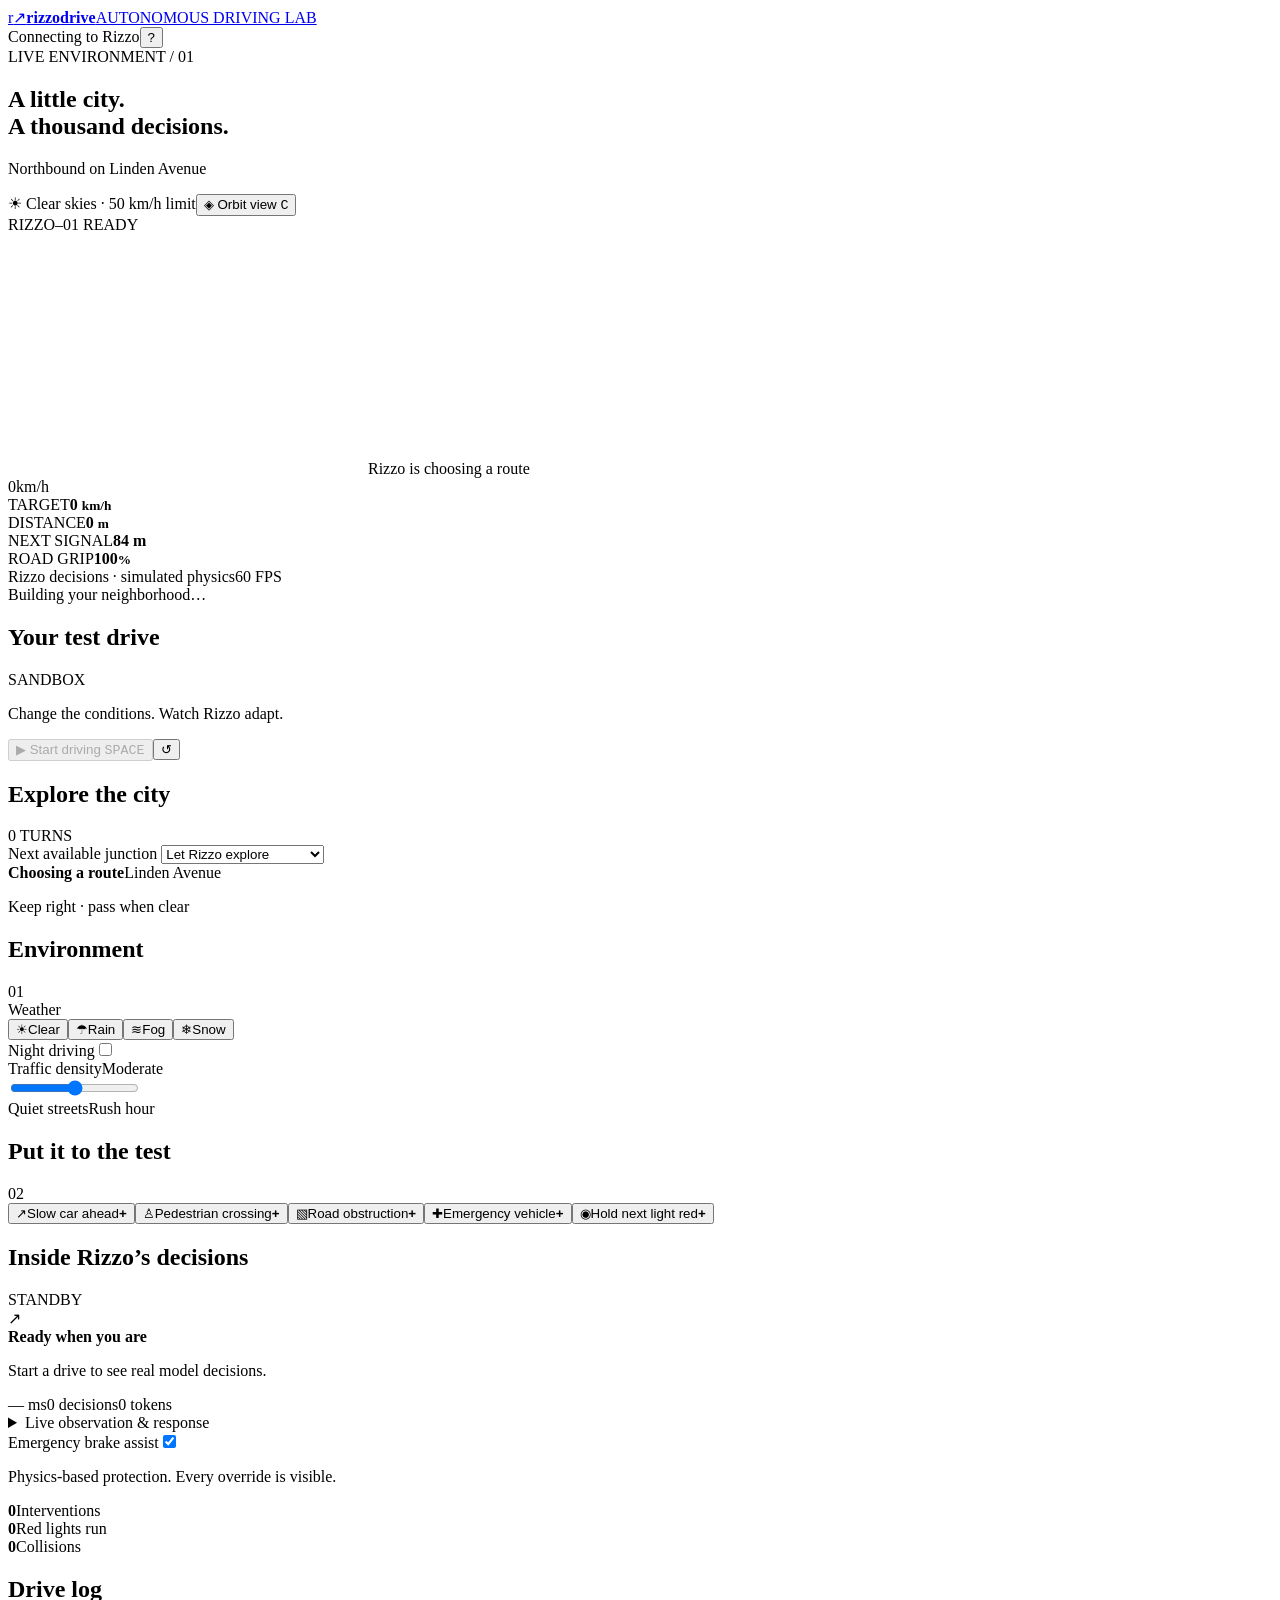
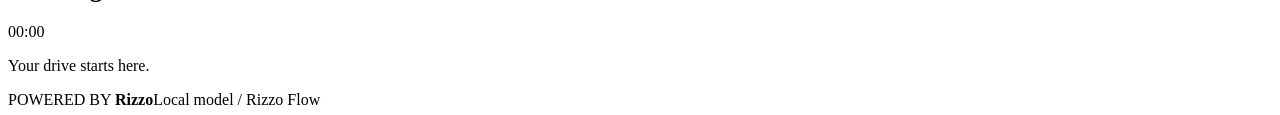
==== src/rizzo_flow/driving/index.html @ 8980bdf2 "add similation for driving environment" ====
<!doctype html>
<html lang="en">
<head>
  <meta charset="UTF-8"><meta name="viewport" content="width=device-width, initial-scale=1">
  <title>Rizzo Drive — Autonomous driving lab</title>
  <link rel="icon" href="data:image/svg+xml,%3Csvg xmlns='http://www.w3.org/2000/svg' viewBox='0 0 32 32'%3E%3Crect width='32' height='32' rx='8' fill='%23152123'/%3E%3Cpath d='M11 6v14q0 6 10 3V6M16 8v4m0 5v4' fill='none' stroke='%2399eccb' stroke-width='3'/%3E%3C/svg%3E">
  <link rel="stylesheet" href="/drive/assets/style.css">
</head>
<body>
  <header class="topbar">
    <a class="brand" href="/" aria-label="Rizzo Drive home"><span class="brand-mark">r<span>↗</span></span><strong>rizzo<span>drive</span></strong><span class="divider"></span><span class="lab">AUTONOMOUS DRIVING LAB</span></a>
    <div class="connection"><span id="connection-dot" class="dot"></span><span id="connection">Connecting to Rizzo</span><button id="info-button" class="icon-button" aria-label="About this simulator">?</button></div>
  </header>
  <main>
    <section class="world" aria-label="Driving simulation">
      <div id="scene"></div>
      <div class="scene-heading"><div class="eyebrow">LIVE ENVIRONMENT <span>/ 01</span></div><h1>A little city.<br>A thousand decisions.</h1><p id="place">Northbound on Linden Avenue</p></div>
      <div class="world-top-right"><span class="weather-pill" id="weather-pill">☀ Clear skies · 50 km/h limit</span><button id="camera" class="glass-button">◈ <span>Orbit view</span> <kbd>C</kbd></button></div>
      <div id="notice" class="notice" role="status" hidden></div>
      <div class="road-label"><span class="car-dot"></span> RIZZO–01 <span id="car-state">READY</span></div>
      <div class="mini-map"><canvas id="route-map" width="360" height="240" aria-label="Street grid and driven route"></canvas><span id="map-caption">Rizzo is choosing a route</span></div>
      <div class="telemetry">
        <div class="speed"><span id="speed">0</span><span class="speed-unit">km/h</span><span id="speed-bar"></span></div>
        <div class="telemetry-data"><label>TARGET</label><strong><span id="target">0</span> <small>km/h</small></strong></div>
        <div class="telemetry-data"><label>DISTANCE</label><strong id="distance">0 <small>m</small></strong></div>
        <div class="telemetry-data"><label>NEXT SIGNAL</label><strong><i id="signal-dot" class="signal-dot green"></i><span id="signal-distance">84 m</span></strong></div>
        <div class="telemetry-data grip"><label>ROAD GRIP</label><strong id="grip">100<small>%</small></strong></div>
      </div>
      <div class="world-footer"><span><i></i> Rizzo decisions · simulated physics</span><span id="fps">60 FPS</span></div>
      <div id="loading" class="loading">Building your neighborhood…</div>
    </section>
    <aside class="panel">
      <section class="drive-controls">
        <div class="section-title"><h2>Your test drive</h2><span class="tag">SANDBOX</span></div>
        <p>Change the conditions. Watch Rizzo adapt.</p>
        <div class="primary-actions"><button id="start" class="primary" disabled>▶ Start driving <kbd>SPACE</kbd></button><button id="reset" class="reset" aria-label="Reset simulation" title="Reset simulation">↺</button></div>
      </section>
      <section class="navigation-section">
        <div class="section-title"><h2>Explore the city</h2><span class="tag" id="turn-count">0 TURNS</span></div>
        <label class="field-label" for="route-preference">Next available junction</label>
        <select id="route-preference"><option value="auto">Let Rizzo explore</option><option value="left">Ask Rizzo to turn left</option><option value="right">Ask Rizzo to turn right</option><option value="straight">Ask Rizzo to go straight</option></select>
        <div class="route-summary"><strong id="route-action">Choosing a route</strong><span id="route-street">Linden Avenue</span></div>
        <p id="passing-status">Keep right · pass when clear</p>
      </section>
      <section class="conditions">
        <div class="section-title"><h2>Environment</h2><span class="section-number">01</span></div>
        <label class="field-label">Weather</label>
        <div class="weather-options" role="group" aria-label="Weather conditions">
          <button data-weather="clear" aria-pressed="true"><span>☀</span>Clear</button><button data-weather="rain" aria-pressed="false"><span>☂</span>Rain</button><button data-weather="fog" aria-pressed="false"><span>≋</span>Fog</button><button data-weather="snow" aria-pressed="false"><span>❄</span>Snow</button>
        </div>
        <div class="field-row"><label for="night">Night driving</label><input id="night" type="checkbox" role="switch"></div>
        <div class="field-row"><label for="density">Traffic density</label><span id="density-label">Moderate</span></div>
        <input type="range" id="density" min="1" max="9" value="5" aria-label="Traffic density">
        <div class="range-labels"><span>Quiet streets</span><span>Rush hour</span></div>
      </section>
      <section class="events-section">
        <div class="section-title"><h2>Put it to the test</h2><span class="section-number">02</span></div>
        <div class="event-buttons"><button data-event="slow_car"><span>↗</span>Slow car ahead<b>+</b></button><button data-event="pedestrian"><span>♙</span>Pedestrian crossing<b>+</b></button><button data-event="barrier"><span>▧</span>Road obstruction<b>+</b></button><button data-event="ambulance"><span>✚</span>Emergency vehicle<b>+</b></button><button data-event="red"><span>◉</span>Hold next light red<b>+</b></button></div>
      </section>
      <section class="decision-section">
        <div class="section-title"><h2>Inside Rizzo’s decisions</h2><span class="live-tag" id="inference-status">STANDBY</span></div>
        <div class="decision-main"><span id="decision-icon">↗</span><div><strong id="decision">Ready when you are</strong><p id="attention">Start a drive to see real model decisions.</p></div></div>
        <div id="probabilities" class="probabilities" aria-label="Rizzo speed choice probabilities"></div>
        <div class="decision-meta"><span id="latency">— ms</span><span id="decisions">0 decisions</span><span id="tokens">0 tokens</span></div>
        <details><summary>Live observation & response</summary><pre id="raw">No decisions yet.</pre></details>
      </section>
      <section class="safety-section">
        <div class="field-row"><label for="shield">Emergency brake assist</label><input id="shield" type="checkbox" role="switch" checked></div>
        <p>Physics-based protection. Every override is visible.</p>
        <div class="stats"><div><strong id="interventions">0</strong><span>Interventions</span></div><div><strong id="violations">0</strong><span>Red lights run</span></div><div><strong id="collisions">0</strong><span>Collisions</span></div></div>
      </section>
      <section class="log-section"><div class="section-title"><h2>Drive log</h2><span id="elapsed">00:00</span></div><div id="log"><p class="empty">Your drive starts here.</p></div></section>
      <footer class="panel-footer">POWERED BY <strong>Rizzo</strong><span>Local model / Rizzo Flow</span></footer>
    </aside>
  </main>
  <dialog id="about"><button id="close-about" class="icon-button" aria-label="Close information">×</button><div class="eyebrow">HOW IT WORKS</div><h2>A decision engine behind the wheel.</h2><p>Rizzo sees a structured snapshot of the road and chooses a target speed, a lane action, and an attention category. The browser converts those decisions into acceleration, braking, and steering.</p><p>Weather changes grip, braking distance, and visibility. The model sees nearby vehicles and pedestrians; traffic lights and road geometry are supplied as map information. Night reduces visibility further.</p><p>The optional emergency brake is deterministic and its interventions are counted separately. If inference becomes stale, the car brakes. API failures pause the drive. No scripted autopilot replaces Rizzo.</p><p>Rizzo chooses routes through a connected street grid, prepares a turn lane, and yields before following a curved turn. It can pass slower traffic and return right once clear. The map traces your actual route. Other traffic follows scripted rules; this is not a real-world autonomy benchmark. Decisions run locally. Simulation time pauses while the model is thinking.</p><small>Space: start/pause · C: change camera · R: reset</small></dialog>
  <script type="module" src="/drive/assets/app.js"></script>
</body>
</html>
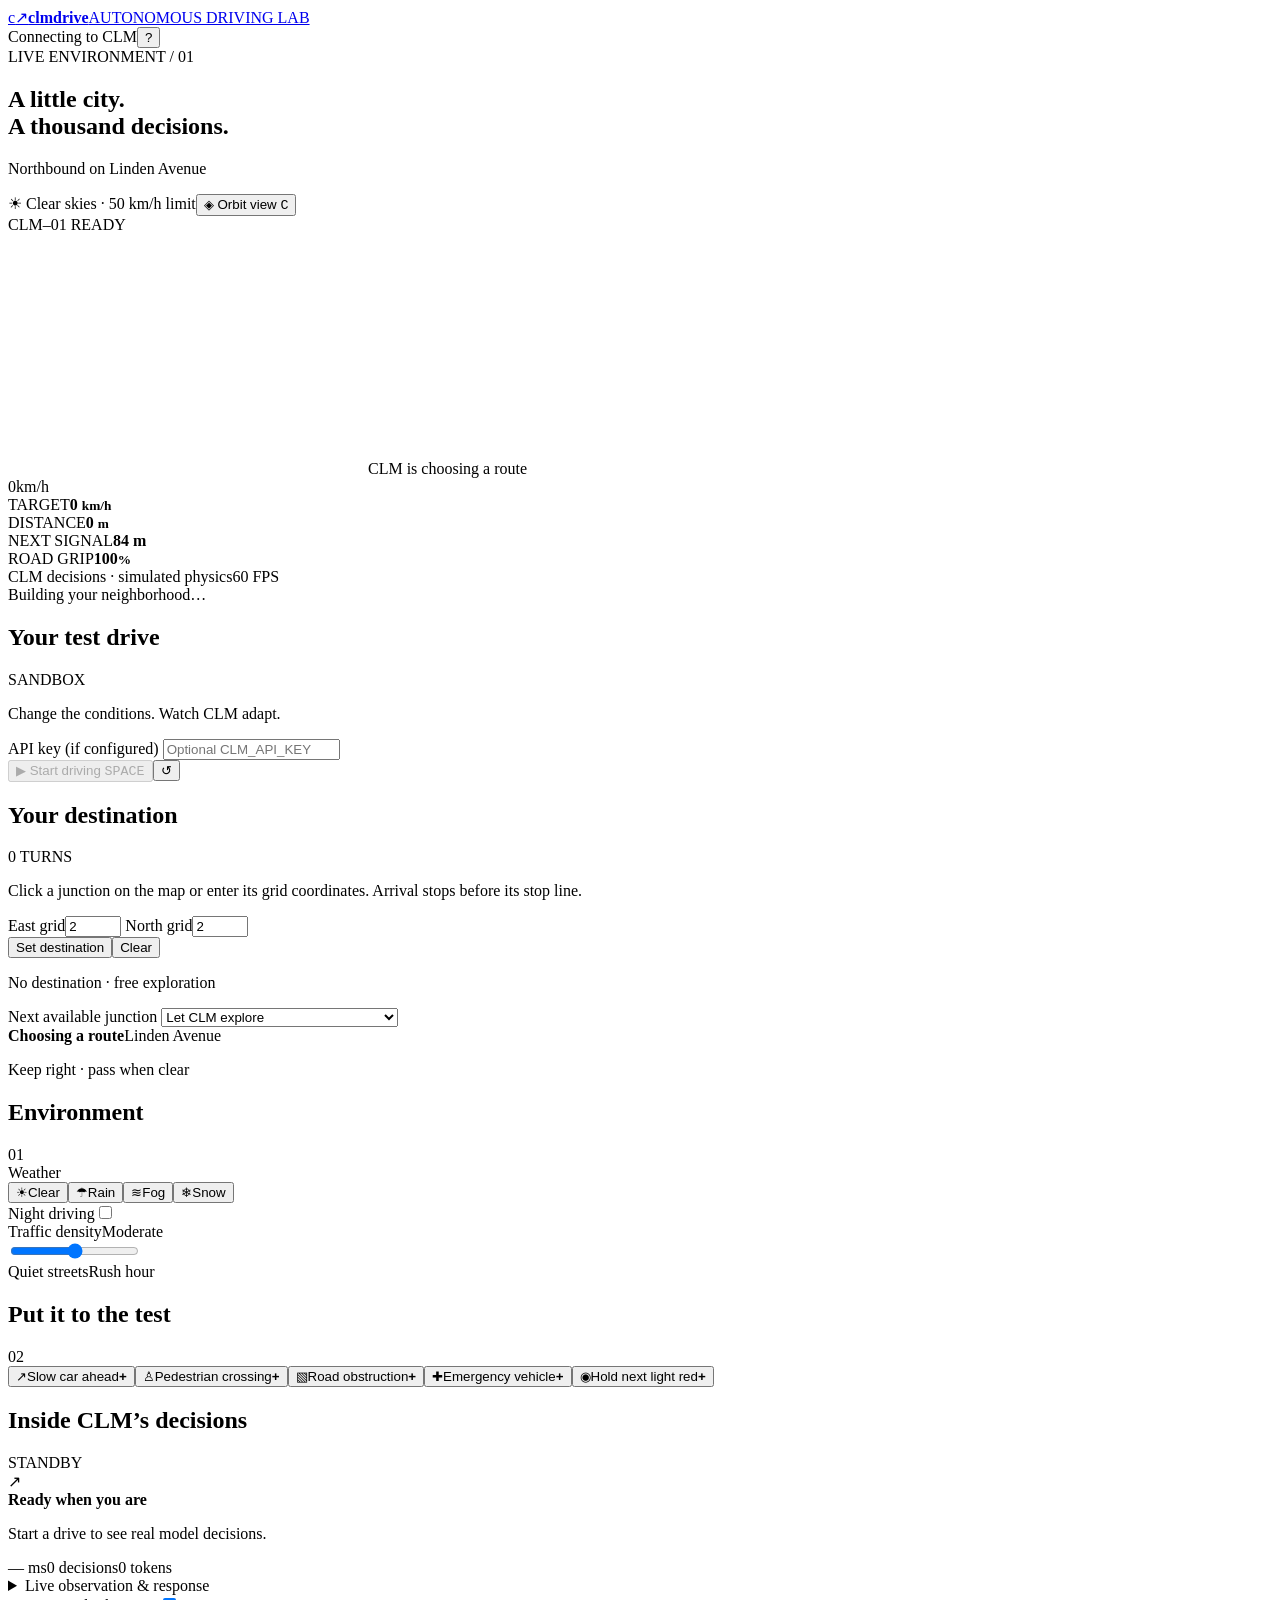
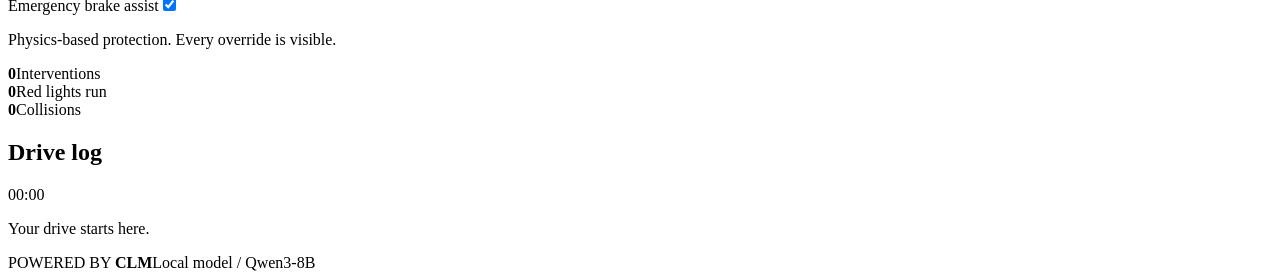
==== commit a262e971: "add navigator" ====
--- a/src/rizzo_flow/driving/index.html
+++ b/src/rizzo_flow/driving/index.html
@@ -2,14 +2,14 @@
 <html lang="en">
 <head>
   <meta charset="UTF-8"><meta name="viewport" content="width=device-width, initial-scale=1">
-  <title>Rizzo Drive — Autonomous driving lab</title>
+  <title>CLM Drive — Autonomous driving lab</title>
   <link rel="icon" href="data:image/svg+xml,%3Csvg xmlns='http://www.w3.org/2000/svg' viewBox='0 0 32 32'%3E%3Crect width='32' height='32' rx='8' fill='%23152123'/%3E%3Cpath d='M11 6v14q0 6 10 3V6M16 8v4m0 5v4' fill='none' stroke='%2399eccb' stroke-width='3'/%3E%3C/svg%3E">
   <link rel="stylesheet" href="/drive/assets/style.css">
 </head>
 <body>
   <header class="topbar">
-    <a class="brand" href="/" aria-label="Rizzo Drive home"><span class="brand-mark">r<span>↗</span></span><strong>rizzo<span>drive</span></strong><span class="divider"></span><span class="lab">AUTONOMOUS DRIVING LAB</span></a>
-    <div class="connection"><span id="connection-dot" class="dot"></span><span id="connection">Connecting to Rizzo</span><button id="info-button" class="icon-button" aria-label="About this simulator">?</button></div>
+    <a class="brand" href="/" aria-label="CLM Drive home"><span class="brand-mark">c<span>↗</span></span><strong>clm<span>drive</span></strong><span class="divider"></span><span class="lab">AUTONOMOUS DRIVING LAB</span></a>
+    <div class="connection"><span id="connection-dot" class="dot"></span><span id="connection">Connecting to CLM</span><button id="info-button" class="icon-button" aria-label="About this simulator">?</button></div>
   </header>
   <main>
     <section class="world" aria-label="Driving simulation">
@@ -17,8 +17,8 @@
       <div class="scene-heading"><div class="eyebrow">LIVE ENVIRONMENT <span>/ 01</span></div><h1>A little city.<br>A thousand decisions.</h1><p id="place">Northbound on Linden Avenue</p></div>
       <div class="world-top-right"><span class="weather-pill" id="weather-pill">☀ Clear skies · 50 km/h limit</span><button id="camera" class="glass-button">◈ <span>Orbit view</span> <kbd>C</kbd></button></div>
       <div id="notice" class="notice" role="status" hidden></div>
-      <div class="road-label"><span class="car-dot"></span> RIZZO–01 <span id="car-state">READY</span></div>
-      <div class="mini-map"><canvas id="route-map" width="360" height="240" aria-label="Street grid and driven route"></canvas><span id="map-caption">Rizzo is choosing a route</span></div>
+      <div class="road-label"><span class="car-dot"></span> CLM–01 <span id="car-state">READY</span></div>
+      <div class="mini-map"><canvas id="route-map" width="360" height="240" aria-label="Street grid and driven route"></canvas><span id="map-caption">CLM is choosing a route</span></div>
       <div class="telemetry">
         <div class="speed"><span id="speed">0</span><span class="speed-unit">km/h</span><span id="speed-bar"></span></div>
         <div class="telemetry-data"><label>TARGET</label><strong><span id="target">0</span> <small>km/h</small></strong></div>
@@ -26,19 +26,30 @@
         <div class="telemetry-data"><label>NEXT SIGNAL</label><strong><i id="signal-dot" class="signal-dot green"></i><span id="signal-distance">84 m</span></strong></div>
         <div class="telemetry-data grip"><label>ROAD GRIP</label><strong id="grip">100<small>%</small></strong></div>
       </div>
-      <div class="world-footer"><span><i></i> Rizzo decisions · simulated physics</span><span id="fps">60 FPS</span></div>
+      <div class="world-footer"><span><i></i> CLM decisions · simulated physics</span><span id="fps">60 FPS</span></div>
       <div id="loading" class="loading">Building your neighborhood…</div>
     </section>
     <aside class="panel">
       <section class="drive-controls">
         <div class="section-title"><h2>Your test drive</h2><span class="tag">SANDBOX</span></div>
-        <p>Change the conditions. Watch Rizzo adapt.</p>
+        <p>Change the conditions. Watch CLM adapt.</p>
+        <label class="field-label" for="api-key">API key (if configured)</label>
+        <input id="api-key" type="password" autocomplete="off" placeholder="Optional CLM_API_KEY">
         <div class="primary-actions"><button id="start" class="primary" disabled>▶ Start driving <kbd>SPACE</kbd></button><button id="reset" class="reset" aria-label="Reset simulation" title="Reset simulation">↺</button></div>
       </section>
       <section class="navigation-section">
-        <div class="section-title"><h2>Explore the city</h2><span class="tag" id="turn-count">0 TURNS</span></div>
+        <div class="section-title"><h2>Your destination</h2><span class="tag" id="turn-count">0 TURNS</span></div>
+        <p class="navigation-help">Click a junction on the map or enter its grid coordinates. Arrival stops before its stop line.</p>
+        <form id="destination-form">
+          <div class="destination-fields">
+            <label for="destination-east">East grid<input id="destination-east" type="number" min="-20" max="20" step="1" value="2" required></label>
+            <label for="destination-north">North grid<input id="destination-north" type="number" min="-20" max="20" step="1" value="2" required></label>
+          </div>
+          <div class="destination-actions"><button type="submit">Set destination</button><button id="clear-destination" type="button">Clear</button></div>
+        </form>
+        <p id="destination-status" role="status">No destination · free exploration</p>
         <label class="field-label" for="route-preference">Next available junction</label>
-        <select id="route-preference"><option value="auto">Let Rizzo explore</option><option value="left">Ask Rizzo to turn left</option><option value="right">Ask Rizzo to turn right</option><option value="straight">Ask Rizzo to go straight</option></select>
+        <select id="route-preference"><option value="auto">Let CLM explore</option><option value="left">Turn left at next available junction</option><option value="right">Turn right at next available junction</option><option value="straight">Go straight at next available junction</option></select>
         <div class="route-summary"><strong id="route-action">Choosing a route</strong><span id="route-street">Linden Avenue</span></div>
         <p id="passing-status">Keep right · pass when clear</p>
       </section>
@@ -58,9 +69,9 @@
         <div class="event-buttons"><button data-event="slow_car"><span>↗</span>Slow car ahead<b>+</b></button><button data-event="pedestrian"><span>♙</span>Pedestrian crossing<b>+</b></button><button data-event="barrier"><span>▧</span>Road obstruction<b>+</b></button><button data-event="ambulance"><span>✚</span>Emergency vehicle<b>+</b></button><button data-event="red"><span>◉</span>Hold next light red<b>+</b></button></div>
       </section>
       <section class="decision-section">
-        <div class="section-title"><h2>Inside Rizzo’s decisions</h2><span class="live-tag" id="inference-status">STANDBY</span></div>
+        <div class="section-title"><h2>Inside CLM’s decisions</h2><span class="live-tag" id="inference-status">STANDBY</span></div>
         <div class="decision-main"><span id="decision-icon">↗</span><div><strong id="decision">Ready when you are</strong><p id="attention">Start a drive to see real model decisions.</p></div></div>
-        <div id="probabilities" class="probabilities" aria-label="Rizzo speed choice probabilities"></div>
+        <div id="probabilities" class="probabilities" aria-label="CLM speed choice probabilities"></div>
         <div class="decision-meta"><span id="latency">— ms</span><span id="decisions">0 decisions</span><span id="tokens">0 tokens</span></div>
         <details><summary>Live observation & response</summary><pre id="raw">No decisions yet.</pre></details>
       </section>
@@ -70,10 +81,10 @@
         <div class="stats"><div><strong id="interventions">0</strong><span>Interventions</span></div><div><strong id="violations">0</strong><span>Red lights run</span></div><div><strong id="collisions">0</strong><span>Collisions</span></div></div>
       </section>
       <section class="log-section"><div class="section-title"><h2>Drive log</h2><span id="elapsed">00:00</span></div><div id="log"><p class="empty">Your drive starts here.</p></div></section>
-      <footer class="panel-footer">POWERED BY <strong>Rizzo</strong><span>Local model / Rizzo Flow</span></footer>
+      <footer class="panel-footer">POWERED BY <strong>CLM</strong><span>Local model / Qwen3-8B</span></footer>
     </aside>
   </main>
-  <dialog id="about"><button id="close-about" class="icon-button" aria-label="Close information">×</button><div class="eyebrow">HOW IT WORKS</div><h2>A decision engine behind the wheel.</h2><p>Rizzo sees a structured snapshot of the road and chooses a target speed, a lane action, and an attention category. The browser converts those decisions into acceleration, braking, and steering.</p><p>Weather changes grip, braking distance, and visibility. The model sees nearby vehicles and pedestrians; traffic lights and road geometry are supplied as map information. Night reduces visibility further.</p><p>The optional emergency brake is deterministic and its interventions are counted separately. If inference becomes stale, the car brakes. API failures pause the drive. No scripted autopilot replaces Rizzo.</p><p>Rizzo chooses routes through a connected street grid, prepares a turn lane, and yields before following a curved turn. It can pass slower traffic and return right once clear. The map traces your actual route. Other traffic follows scripted rules; this is not a real-world autonomy benchmark. Decisions run locally. Simulation time pauses while the model is thinking.</p><small>Space: start/pause · C: change camera · R: reset</small></dialog>
+  <dialog id="about"><button id="close-about" class="icon-button" aria-label="Close information">×</button><div class="eyebrow">HOW IT WORKS</div><h2>A decision engine behind the wheel.</h2><p>CLM sees a structured snapshot of the road and chooses a target speed, a lane action, and an attention category. The browser converts those decisions into acceleration, braking, and steering.</p><p>Weather changes grip, braking distance, and visibility. The model sees nearby vehicles and pedestrians; traffic lights and road geometry are supplied as map information. Night reduces visibility further.</p><p>The optional emergency brake is deterministic and its interventions are counted separately. If inference becomes stale, the car brakes. API failures pause the drive. No scripted autopilot replaces CLM.</p><p>With a destination or a requested turn, a navigator supplies the route; CLM chooses pace, lane changes, and attention. The navigator recalculates after missed turns and stops before the destination junction. During free exploration CLM chooses the outgoing street. It can pass slower traffic and return right once clear. The map traces your actual route. Other traffic follows scripted rules; this is not a real-world autonomy benchmark. Decisions run locally. Simulation time pauses while the model is thinking.</p><small>Space: start/pause · C: change camera · R: reset</small></dialog>
   <script type="module" src="/drive/assets/app.js"></script>
 </body>
 </html>
